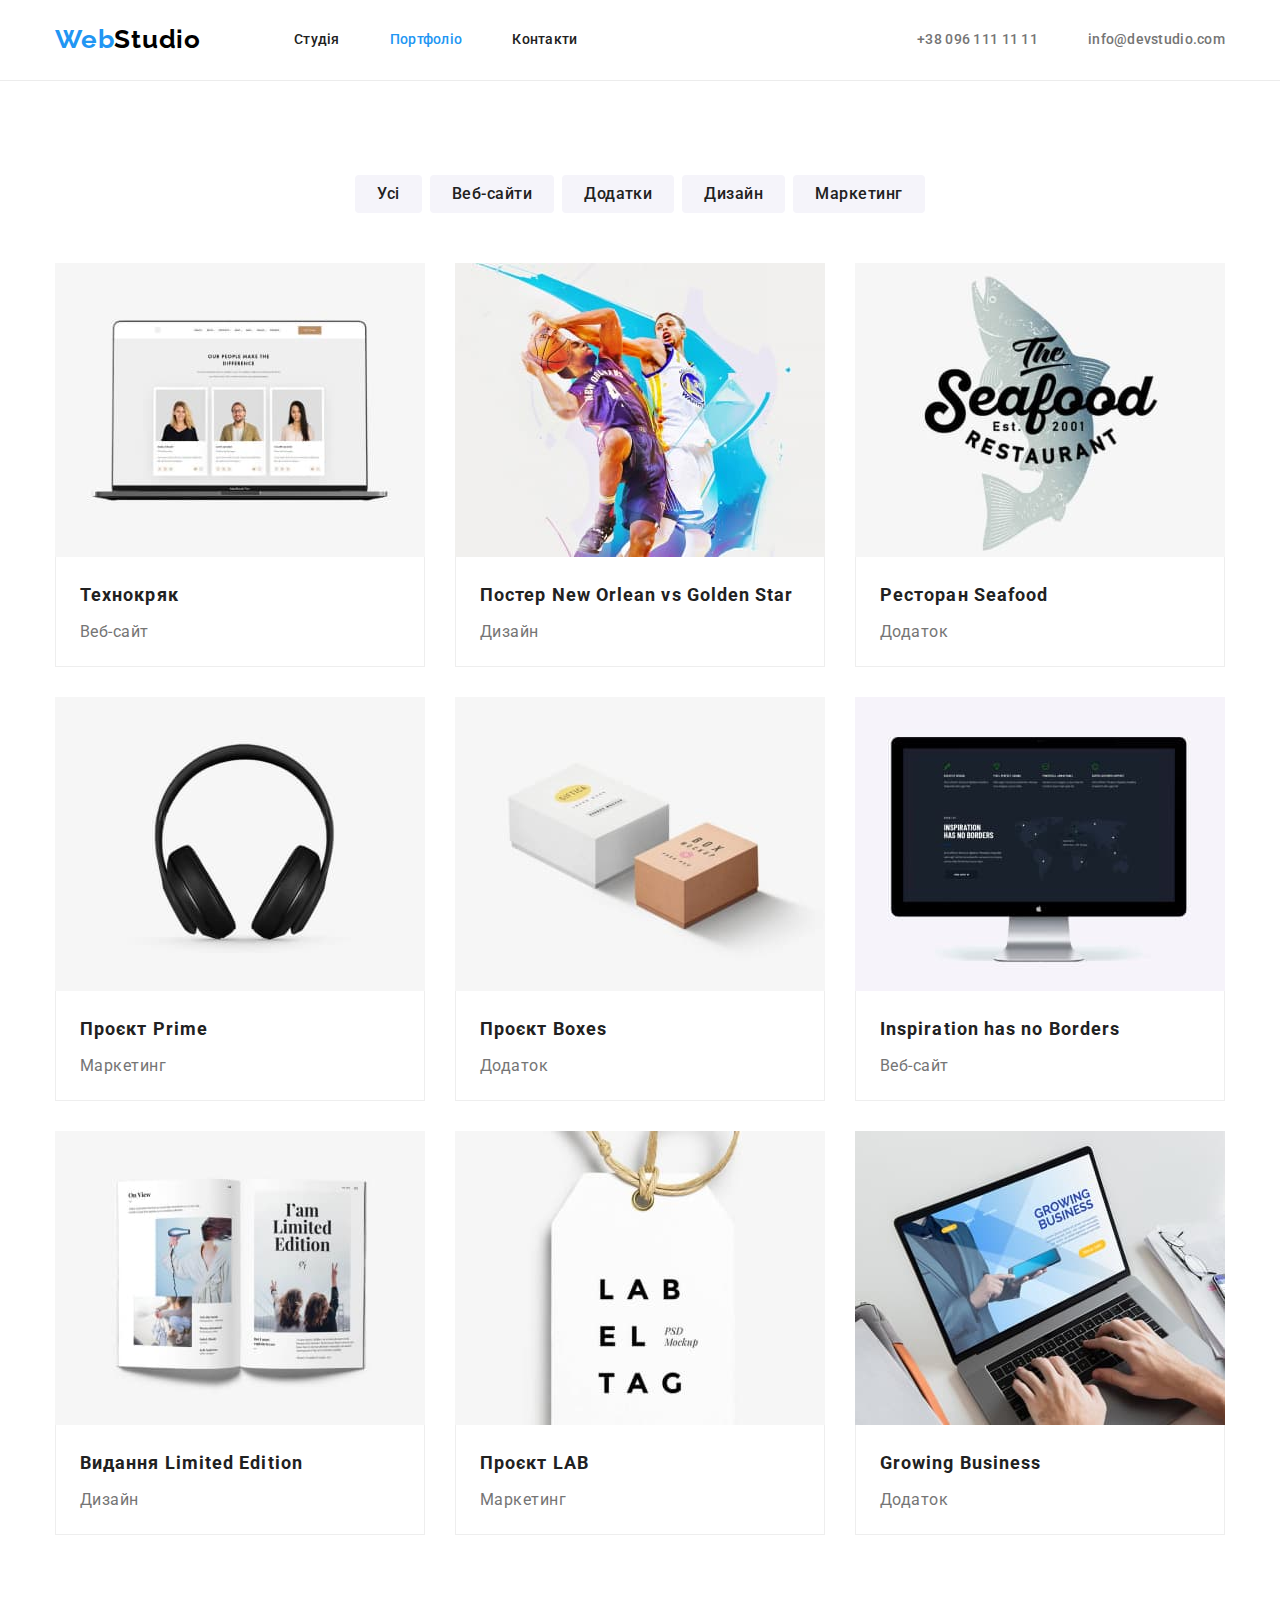
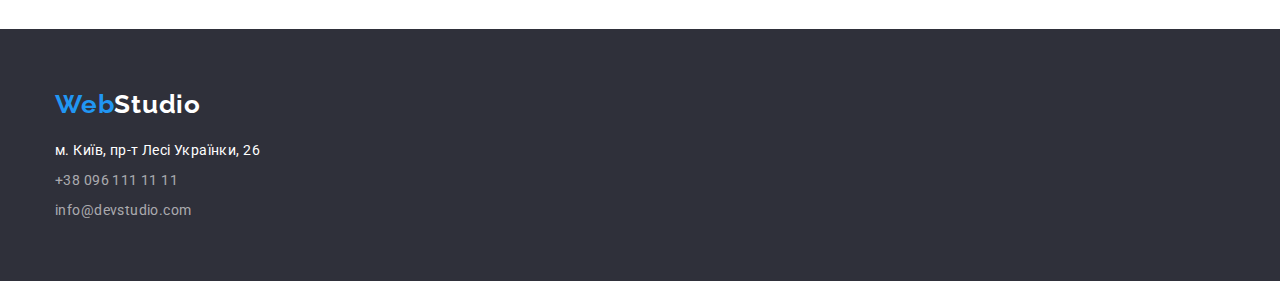
==== portfolio.html @ ea01bfe3 "In the middle of..." ====
<!DOCTYPE html>
<html lang="uk">
<head>
    <meta charset="UTF-8">
    <meta name="viewport" content="width=device-width, initial-scale=1.0">
    <title>Портфоліо</title>
    <link rel="stylesheet" 
    href="https://cdnjs.cloudflare.com/ajax/libs/modern-normalize/1.0.0/modern-normalize.min.css" />
    <link href="./css/styles.css" rel="stylesheet">
    <link rel="preconnect" href="https://fonts.googleapis.com">
    <link rel="preconnect" href="https://fonts.gstatic.com" crossorigin>
    <link href="https://fonts.googleapis.com/css2?family=Raleway:wght@700&family=Roboto:wght@400;500;700;900&display=swap"
        rel="stylesheet">
</head>
<body>
    <header class="head-links">
        <div class="container">
            <nav class="top-menu">
                <a class="logo" href="./index.html">Web<span class="black">Studio</span></a>
                <ul class="list-items">
                    <li><a class="link" href="./index.html">Студія</a></li>
                    <li><a class="link current" href="">Портфоліо</a></li>
                    <li><a class="link" href="">Контакти</a></li>
                </ul>
            </nav>
            <ul class="list-items">
                <li><a class="link" href="tel:+380961111111">+38 096 111 11 11</a></li>
                <li><a class="link" href="mailto:info@devstudio.com">info@devstudio.com</a></li>
            </ul>
        </div>
    </header>
    <main>
        <section class="section portfolio">
            <div class="container">
                <h1 class="headlines">Наші роботи</h1>
                <ul class="list-items filters">
                    <li><button class="filter" type="button">Усі</button></li>
                    <li><button class="filter" type="button">Веб-сайти</button></li>
                    <li><button class="filter" type="button">Додатки</button></li>
                    <li><button class="filter" type="button">Дизайн</button></li>
                    <li><button class="filter" type="button">Маркетинг</button></li>
                </ul>        
                <ul class="list-items gallery">
                    <li>                  
                        <a class="card-link" href="">
                        <img class="images" src="./images/portfolio/img11.jpg" alt="Екран ноутбука" width="370">
                        <div class="gallery-text">
                            <h2 class="name">Технокряк</h2>
                            <p class="type">Веб-сайт</p>
                        </div>
                        </a>
                    </li>
                    <li>                   
                        <a class="card-link" href="">
                        <img class="images" src="./images/portfolio/img21.jpg" alt="Два баскетболісти в момент гри" width="370">
                        <div class="gallery-text">
                            <h2 class="name">Постер New Orlean vs Golden Star</h2>
                            <p class="type">Дизайн</p>
                        </div>
                        </a>
                    </li>
                    <li>                    
                        <a class="card-link" href="">
                        <img class="images" src="./images/portfolio/img31.jpg" alt="Логотип рибного ресторану" width="370">
                        <div class="gallery-text">                        
                            <h2 class="name">Ресторан Seafood</h2>                    
                            <p class="type">Додаток</p>
                        </div>
                        </a>
                    </li>
                    <li>                    
                        <a class="card-link" href="">
                        <img class="images" src="./images/portfolio/img41.jpg" alt="Навушники закритого типу" width="370">
                        <div class="gallery-text">
                            <h2 class="name">Проєкт Prime</h2>
                            <p class="type">Маркетинг</p>
                        </div>
                        </a>
                    </li>
                    <li>                    
                        <a class="card-link" href="">
                        <img class="images" src="./images/portfolio/img51.jpg" alt="Дві картонні упаковки" width="370">
                        <div class="gallery-text">
                            <h2 class="name">Проєкт Boxes</h2>
                            <p class="type">Додаток</p>
                        </div>
                        </a>
                    </li>
                    <li>                    
                        <a class="card-link" href="">
                        <img class="images" src="./images/portfolio/img61.jpg" alt="Монітор комп'ютера" width="370">
                        <div class="gallery-text">
                            <h2 class="name">Inspiration has no Borders</h2>
                            <p class="type">Веб-сайт</p>
                        </div>
                        </a>
                    </li>
                    <li>                
                        <a class="card-link" href="">
                        <img class="images"src="./images/portfolio/img71.jpg" alt="Розкрита книга" width="370">
                        <div class="gallery-text">
                            <h2 class="name">Видання Limited Edition</h2>
                            <p class="type">Дизайн</p>
                        </div>
                        </a>
                    </li>
                    <li>                    
                        <a class="card-link" href="">
                        <img class="images"src="./images/portfolio/img81.jpg" alt="Бірка з написом LAB EL TAG" width="370">
                        <div class="gallery-text">
                            <h2 class="name">Проєкт LAB</h2>
                            <p class="type">Маркетинг</p>
                        </div>
                        </a>
                    </li>
                    <li>                    
                        <a class="card-link" href="">
                        <img class="images"src="./images/portfolio/img91.jpg" alt="Руки на клавіатурі ноутбука" width="370">
                        <div class="gallery-text">
                            <h2 class="name">Growing Business</h2>
                            <p class="type">Додаток</p>
                        </div>
                        </a>
                    </li>
                </ul>
            </div>
        </section>
    </main>
    <footer class="footer-block">
        <div class="container">
            <a class="logo" href="./index.html">Web<span class="white">Studio</span></a>
            <address class="address-text">
                <p class="office">м. Київ, пр-т Лесі Українки, 26</p>
                <ul class="list-items">
                    <li class="contacts"><a class="link" href="tel:+380961111111">+38 096 111 11 11</a></li>
                    <li class="contacts"><a class="link" href="mailto:info@devstudio.com">info@devstudio.com</a></li>
                </ul>
            </address>
        </div>
    </footer>
</body>
</html>
---- css/styles.css ----
:root {
    --accent-color: #2196F3;
    --headline-color: #212121;
    --text-color: #757575;
    --bg-color: #F5F5F5;
    --black-color: #000;
    --bg-color-black: #2F303A;
    --white-color: #FFF;
    --bg-color-grey: #F5F4FA;
    --white-color-opacity: rgba(255,255,255,0.6);
    --bg-hero: #C4C4C4;
}

body {
    font-family: 'Roboto', 'Verdana', 'Tahoma', sans-serif;
    color: var(--text-color);
    background-color: var(--bg-color); 
}


.container {
    margin: auto;
    width: 1200px;   
    padding: 0 15px;
}

.head-links {
    background-color: var(--white-color);   
    padding: 24px 0 25px; 
}

.head-links {
    border-bottom: 1px solid #ECECEC;
}

.head-links > .container,
.top-menu {
    display: flex;
    align-items: center;   
}

.top-menu {
    gap: 93px;
}

.head-links .list-items {
    gap: 50px;
    margin-left: auto;
}

.logo {
    text-decoration: none;
    font-size: 26px;
    font-weight: 700;
    line-height: 1.2;
    letter-spacing: 0.03em;
    font-family: Raleway, Verdana, Geneva, Tahoma, sans-serif;
    color: var(--accent-color);
}

.logo>.black {
    color: var(--black-color);
}

.logo>.white {
    color: var(--white-color);
}

 .list-items {
     list-style-type: none;
     margin: 0;
     padding: 0;
     display: flex;
     flex-wrap: wrap;    
 }

 .portfolio {
    background-color: var(--white-color);
 }

 .list-items.filters {
    justify-content: center;
    gap: 8px;
    margin-bottom: 50px;
 }

 .list-items.gallery {      
    justify-content: space-between;
    gap: 30px;
 }

 .list-items .filter {
    font-family: 'Roboto', 'Verdana', 'Tahoma', sans-serif;
     font-size: 16px;
     font-weight: 500;
     line-height: 1.625;
     letter-spacing: 0.03em;
     color: var(--headline-color);
     background-color: var(--bg-color-grey);
     text-align: center;
     padding: 6px 22px;
     border-radius: 4px;
     border: 0;     
 }

 .list-items .filter:hover,
 .list-items .filter:focus {
     color: var(--white-color);
     background-color: var(--accent-color);     
     cursor: pointer;
 }

.link {
    text-decoration: none;
    color: var(--text-color);    
    font-size: 14px;
    font-weight: 500;
    line-height: 1.14;
    letter-spacing: 0.02em;
}

.top-menu .link {
    color: var(--headline-color);
}

.link.current,
.link:hover,
.link:focus {
    color: var(--accent-color);
}

.card-link {
    text-decoration: none;
    color: var(--text-color);     
    display: block;    
}

.gallery-text {
    padding: 20px 24px  19px;
    border: 1px solid #EEEEEE;
    border-top: none;
}

.card-link .name {
    font-weight: 700;
    font-size: 18px;
    line-height: 2;
    color: var(--headline-color);
    letter-spacing: 0.06em;
    margin: 0 0 4px;
}

.card-link .type {    
    line-height: 1.875;
    letter-spacing: 0.03em;
    margin: 0;
}

 .hero {
    background-image: linear-gradient(to right,
    rgba(47, 48, 58, 0.4), rgba(47, 48, 58, 0.4)),
    url("../images/Decor/banner.jpg");
    background-color: var(--bg-hero);
 }

 .hero > .container {
    padding: 200px 252px;
    text-align: center;
 }

 .section {
    padding: 94px 0;
 }

 .directions {
    padding-top: 0;
 }

 .advantages .headlines,
 .portfolio .headlines  {
    display: none;
 }

 .main-header {
    text-transform: uppercase;
    font-size: 44px;
    font-weight: 900;
    line-height: 1.36;
    color: var(--white-color);
    margin: 0 0 30px;   
 }

 .big-button {
    font-family: 'Roboto', 'Verdana', 'Tahoma', sans-serif;
    background-color: var(--accent-color);
    font-weight: 700;
    font-size: 16px;
    line-height: 1.875;
    color: var(--white-color);
    letter-spacing: 0.06em;
    cursor: pointer;
    padding: 10px 32px;   
    border: 0;
    border-radius: 4px;
    box-shadow: 0px 4px 4px rgba(0, 0, 0, 0.15);
 }

 .text-box {
    width: 270px;
    background-color: var(--bg-color);
 }

 .icon-wrapper {
    width: 270px;
    height: 120px;
    background-color: #F5F4FA;
    border-radius: 4px;
    margin-bottom: 30px;
    padding: 25px 100px;
 }

 .icon-advant {  
    width: 70px; 
    height: 70px;    
 }  
    
    
   
    /*border: 1px solid black;
 }

 .antenna::before {
    background-image: url("../images/Decor/antenna\ 1.svg");
 }

 .clock::before {
     background-image: url("../images/Decor/clock\ 1.svg");
 }

 .screen::before {
     background-image: url("../images/Decor/screen\ 1.svg");
 }

 .stars::before {
     background-image: url("../images/Decor/stars\ 1.svg");
 }*/




 .advantages .features {
     font-weight: 700;
     font-size: 14px;
     line-height: 1.14;
     letter-spacing: 0.03em;
     text-transform: uppercase;
     color: var(--headline-color);
     margin: 0 0 10px;
 }

 .advantages .description {
     font-size: 14px;
     line-height: 1.714;
     letter-spacing: 0.03em;
     margin: 0;
 }

 .advantages .list-items,
 .directions .list-items,
 .team .list-items
 
  {   
    justify-content: space-between;
 }

 .directions .headlines,
 .team .headlines,
 .clients .headlines {
    margin-bottom: 50px;
 }

 .headlines {
     font-weight: 700;
     font-size: 36px;
     line-height: 1.17;
     text-align: center;
     letter-spacing: 0.03em;
     color: var(--headline-color);
     margin: 0;
 }

 .images {
    display: block;
    max-width: 100%;
    height: auto;
 }

 .team {
     background-color: var(--bg-color-grey);
 }

 .team-text {
    padding: 30px 0 16px;
    background-color: var(--white-color);
 }

 .team .member {
     font-weight: 500;
     font-size: 16px;
     line-height: 1.2;
     text-align: center;
     letter-spacing: 0.03em;
     color: var(--headline-color);
     margin:  0 0 10px;
 }

 .team .profession {
     text-align: center;
     line-height: 1.2;
     letter-spacing: 0.03em;
     margin: 0;
 }

 .social-wrapper {
    padding: 0 32px 30px ;
    display: flex;
    justify-content: space-between;
    background-color: var(--white-color);
 }

 .icon-social {
    width: 20px;
    height:20px;
 }

 .circle {
    width: 44px;
    height: 44px;
    background-color: #2196F3;
    padding: 12px;
    border-radius: 50%;
 }

 .logos {
    display: flex;
    justify-content: space-between;
 }

 .client-logo {
    width: 170px;
    height: 92px;
    border: 1px solid #AFB1B8;
    border-radius: 4px;
    padding: 16px 32px;
 }

 .svg-logo {
    width: 106px;
    height: 60px;    
 }

 .footer-block {
    background-color: var(--bg-color-black);  
    padding: 60px 15px;
 }
 
 .address-text {    
    font-size: 14px;
    font-style: normal;
    line-height: 1.5;
    color: var(--white-color);
    letter-spacing: 0.03em;
    text-align: left;
    margin-top: 20px;
 }

 .office {
    margin: 0;
 }

 .contacts {
    margin-top: 9px;
 }

 .address-text > .list-items {
    display: block;
 }

 .address-text .link {
    color: var(--white-color-opacity);
    font-weight: normal;
    line-height: 1.5;
    letter-spacing: 0.03em; 
    display: inline-block; 
    
 }

  .address-text .link:hover,
  .address-text .link:focus{
      color: var(--accent-color);      
  }

  .social {
    width: 206px;
    height: 80px;
    border: 1px solid white;
    float: right;
  }
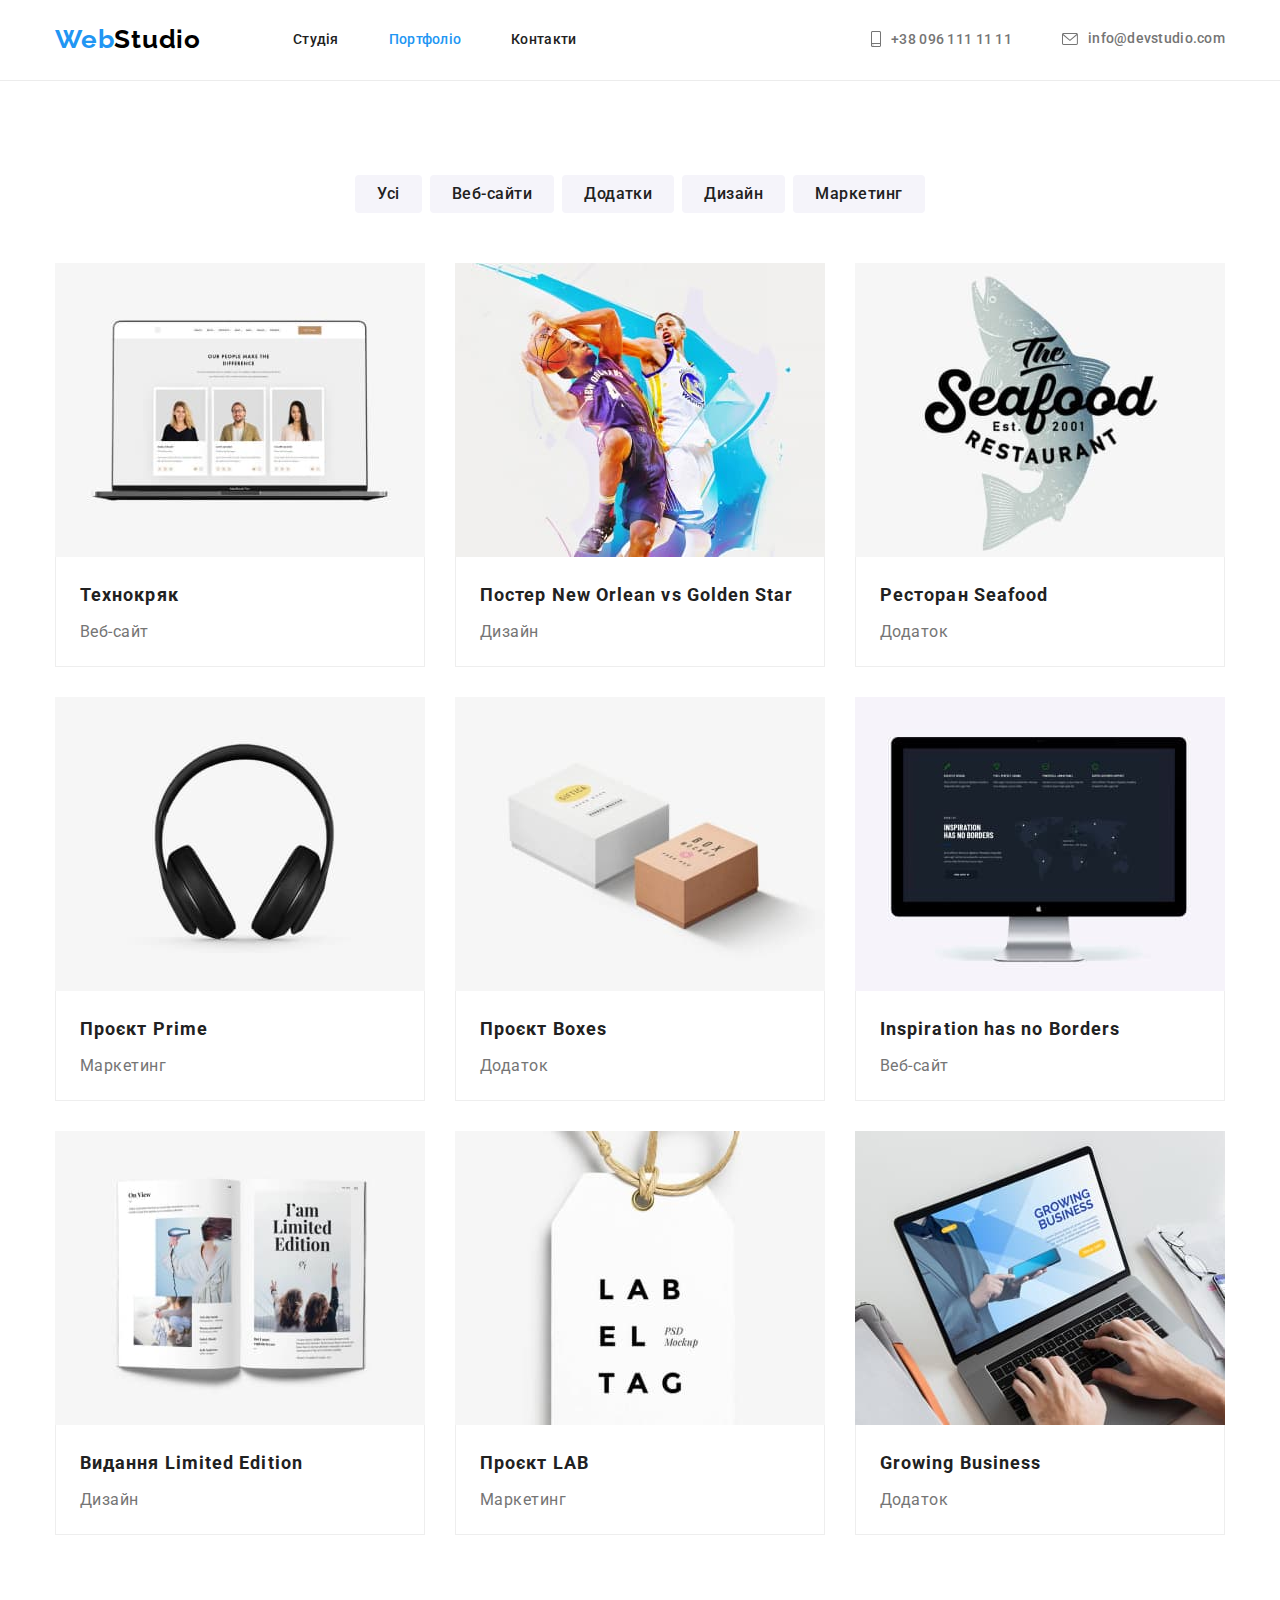
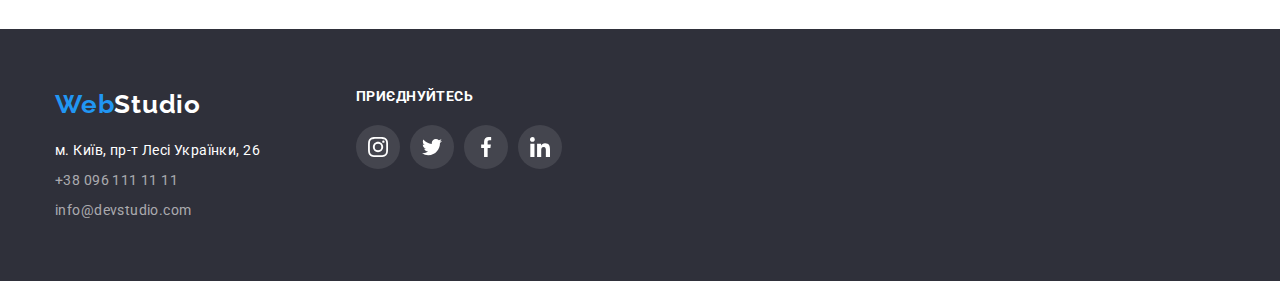
==== commit 9e9e7016: "First Approach" ====
--- a/portfolio.html
+++ b/portfolio.html
@@ -1,142 +1,236 @@
 <!DOCTYPE html>
 <html lang="uk">
-<head>
-    <meta charset="UTF-8">
-    <meta name="viewport" content="width=device-width, initial-scale=1.0">
+  <head>
+    <meta charset="UTF-8" />
+    <meta name="viewport" content="width=device-width, initial-scale=1.0" />
     <title>Портфоліо</title>
-    <link rel="stylesheet" 
-    href="https://cdnjs.cloudflare.com/ajax/libs/modern-normalize/1.0.0/modern-normalize.min.css" />
-    <link href="./css/styles.css" rel="stylesheet">
-    <link rel="preconnect" href="https://fonts.googleapis.com">
-    <link rel="preconnect" href="https://fonts.gstatic.com" crossorigin>
-    <link href="https://fonts.googleapis.com/css2?family=Raleway:wght@700&family=Roboto:wght@400;500;700;900&display=swap"
-        rel="stylesheet">
-</head>
-<body>
+    <link
+      rel="stylesheet"
+      href="https://cdnjs.cloudflare.com/ajax/libs/modern-normalize/1.0.0/modern-normalize.min.css"
+    />
+    <link href="./css/styles.css" rel="stylesheet" />
+    <link rel="preconnect" href="https://fonts.googleapis.com" />
+    <link rel="preconnect" href="https://fonts.gstatic.com" crossorigin />
+    <link
+      href="https://fonts.googleapis.com/css2?family=Raleway:wght@700&family=Roboto:wght@400;500;700;900&display=swap"
+      rel="stylesheet"
+    />
+  </head>
+  <body>
     <header class="head-links">
-        <div class="container">
-            <nav class="top-menu">
-                <a class="logo" href="./index.html">Web<span class="black">Studio</span></a>
-                <ul class="list-items">
-                    <li><a class="link" href="./index.html">Студія</a></li>
-                    <li><a class="link current" href="">Портфоліо</a></li>
-                    <li><a class="link" href="">Контакти</a></li>
-                </ul>
-            </nav>
-            <ul class="list-items">
-                <li><a class="link" href="tel:+380961111111">+38 096 111 11 11</a></li>
-                <li><a class="link" href="mailto:info@devstudio.com">info@devstudio.com</a></li>
-            </ul>
-        </div>
+      <div class="container">
+        <nav class="top-menu">
+          <a class="logo" href="./index.html">Web<span class="black">Studio</span></a>
+          <ul class="list-items">
+            <li><a class="link" href="./index.html">Студія</a></li>
+            <li><a class="link current" href="">Портфоліо</a></li>
+            <li><a class="link" href="">Контакти</a></li>
+          </ul>
+        </nav>
+        <ul class="list-items">
+          <li>
+            <a class="link contact" href="tel:+380961111111">
+              <svg width="10" height="16" class="icon-contact">
+                <use href="./images/sprite.svg#smartphone"></use>
+              </svg>
+              <span>+38 096 111 11 11</span>
+            </a>
+          </li>
+          <li>
+            <a class="link contact" href="mailto:info@devstudio.com">
+              <svg width="16" height="12" class="icon-contact">
+                <use href="./images/sprite.svg#envelope"></use>
+              </svg>
+              <span>info@devstudio.com</span>
+            </a>
+          </li>
+        </ul>
+      </div>
     </header>
     <main>
-        <section class="section portfolio">
-            <div class="container">
-                <h1 class="headlines">Наші роботи</h1>
-                <ul class="list-items filters">
-                    <li><button class="filter" type="button">Усі</button></li>
-                    <li><button class="filter" type="button">Веб-сайти</button></li>
-                    <li><button class="filter" type="button">Додатки</button></li>
-                    <li><button class="filter" type="button">Дизайн</button></li>
-                    <li><button class="filter" type="button">Маркетинг</button></li>
-                </ul>        
-                <ul class="list-items gallery">
-                    <li>                  
-                        <a class="card-link" href="">
-                        <img class="images" src="./images/portfolio/img11.jpg" alt="Екран ноутбука" width="370">
-                        <div class="gallery-text">
-                            <h2 class="name">Технокряк</h2>
-                            <p class="type">Веб-сайт</p>
-                        </div>
-                        </a>
-                    </li>
-                    <li>                   
-                        <a class="card-link" href="">
-                        <img class="images" src="./images/portfolio/img21.jpg" alt="Два баскетболісти в момент гри" width="370">
-                        <div class="gallery-text">
-                            <h2 class="name">Постер New Orlean vs Golden Star</h2>
-                            <p class="type">Дизайн</p>
-                        </div>
-                        </a>
-                    </li>
-                    <li>                    
-                        <a class="card-link" href="">
-                        <img class="images" src="./images/portfolio/img31.jpg" alt="Логотип рибного ресторану" width="370">
-                        <div class="gallery-text">                        
-                            <h2 class="name">Ресторан Seafood</h2>                    
-                            <p class="type">Додаток</p>
-                        </div>
-                        </a>
-                    </li>
-                    <li>                    
-                        <a class="card-link" href="">
-                        <img class="images" src="./images/portfolio/img41.jpg" alt="Навушники закритого типу" width="370">
-                        <div class="gallery-text">
-                            <h2 class="name">Проєкт Prime</h2>
-                            <p class="type">Маркетинг</p>
-                        </div>
-                        </a>
-                    </li>
-                    <li>                    
-                        <a class="card-link" href="">
-                        <img class="images" src="./images/portfolio/img51.jpg" alt="Дві картонні упаковки" width="370">
-                        <div class="gallery-text">
-                            <h2 class="name">Проєкт Boxes</h2>
-                            <p class="type">Додаток</p>
-                        </div>
-                        </a>
-                    </li>
-                    <li>                    
-                        <a class="card-link" href="">
-                        <img class="images" src="./images/portfolio/img61.jpg" alt="Монітор комп'ютера" width="370">
-                        <div class="gallery-text">
-                            <h2 class="name">Inspiration has no Borders</h2>
-                            <p class="type">Веб-сайт</p>
-                        </div>
-                        </a>
-                    </li>
-                    <li>                
-                        <a class="card-link" href="">
-                        <img class="images"src="./images/portfolio/img71.jpg" alt="Розкрита книга" width="370">
-                        <div class="gallery-text">
-                            <h2 class="name">Видання Limited Edition</h2>
-                            <p class="type">Дизайн</p>
-                        </div>
-                        </a>
-                    </li>
-                    <li>                    
-                        <a class="card-link" href="">
-                        <img class="images"src="./images/portfolio/img81.jpg" alt="Бірка з написом LAB EL TAG" width="370">
-                        <div class="gallery-text">
-                            <h2 class="name">Проєкт LAB</h2>
-                            <p class="type">Маркетинг</p>
-                        </div>
-                        </a>
-                    </li>
-                    <li>                    
-                        <a class="card-link" href="">
-                        <img class="images"src="./images/portfolio/img91.jpg" alt="Руки на клавіатурі ноутбука" width="370">
-                        <div class="gallery-text">
-                            <h2 class="name">Growing Business</h2>
-                            <p class="type">Додаток</p>
-                        </div>
-                        </a>
-                    </li>
-                </ul>
-            </div>
-        </section>
+      <section class="section portfolio">
+        <div class="container">
+          <h1 class="headlines">Наші роботи</h1>
+          <ul class="list-items filters">
+            <li><button class="filter" type="button">Усі</button></li>
+            <li><button class="filter" type="button">Веб-сайти</button></li>
+            <li><button class="filter" type="button">Додатки</button></li>
+            <li><button class="filter" type="button">Дизайн</button></li>
+            <li><button class="filter" type="button">Маркетинг</button></li>
+          </ul>
+          <ul class="list-items gallery">
+            <li>
+              <a class="card-link" href="">
+                <img
+                  class="images"
+                  src="./images/portfolio/img11.jpg"
+                  alt="Екран ноутбука"
+                  width="370"
+                />
+                <div class="gallery-text">
+                  <h2 class="name">Технокряк</h2>
+                  <p class="type">Веб-сайт</p>
+                </div>
+              </a>
+            </li>
+            <li>
+              <a class="card-link" href="">
+                <img
+                  class="images"
+                  src="./images/portfolio/img21.jpg"
+                  alt="Два баскетболісти в момент гри"
+                  width="370"
+                />
+                <div class="gallery-text">
+                  <h2 class="name">Постер New Orlean vs Golden Star</h2>
+                  <p class="type">Дизайн</p>
+                </div>
+              </a>
+            </li>
+            <li>
+              <a class="card-link" href="">
+                <img
+                  class="images"
+                  src="./images/portfolio/img31.jpg"
+                  alt="Логотип рибного ресторану"
+                  width="370"
+                />
+                <div class="gallery-text">
+                  <h2 class="name">Ресторан Seafood</h2>
+                  <p class="type">Додаток</p>
+                </div>
+              </a>
+            </li>
+            <li>
+              <a class="card-link" href="">
+                <img
+                  class="images"
+                  src="./images/portfolio/img41.jpg"
+                  alt="Навушники закритого типу"
+                  width="370"
+                />
+                <div class="gallery-text">
+                  <h2 class="name">Проєкт Prime</h2>
+                  <p class="type">Маркетинг</p>
+                </div>
+              </a>
+            </li>
+            <li>
+              <a class="card-link" href="">
+                <img
+                  class="images"
+                  src="./images/portfolio/img51.jpg"
+                  alt="Дві картонні упаковки"
+                  width="370"
+                />
+                <div class="gallery-text">
+                  <h2 class="name">Проєкт Boxes</h2>
+                  <p class="type">Додаток</p>
+                </div>
+              </a>
+            </li>
+            <li>
+              <a class="card-link" href="">
+                <img
+                  class="images"
+                  src="./images/portfolio/img61.jpg"
+                  alt="Монітор комп'ютера"
+                  width="370"
+                />
+                <div class="gallery-text">
+                  <h2 class="name">Inspiration has no Borders</h2>
+                  <p class="type">Веб-сайт</p>
+                </div>
+              </a>
+            </li>
+            <li>
+              <a class="card-link" href="">
+                <img
+                  class="images"
+                  src="./images/portfolio/img71.jpg"
+                  alt="Розкрита книга"
+                  width="370"
+                />
+                <div class="gallery-text">
+                  <h2 class="name">Видання Limited Edition</h2>
+                  <p class="type">Дизайн</p>
+                </div>
+              </a>
+            </li>
+            <li>
+              <a class="card-link" href="">
+                <img
+                  class="images"
+                  src="./images/portfolio/img81.jpg"
+                  alt="Бірка з написом LAB EL TAG"
+                  width="370"
+                />
+                <div class="gallery-text">
+                  <h2 class="name">Проєкт LAB</h2>
+                  <p class="type">Маркетинг</p>
+                </div>
+              </a>
+            </li>
+            <li>
+              <a class="card-link" href="">
+                <img
+                  class="images"
+                  src="./images/portfolio/img91.jpg"
+                  alt="Руки на клавіатурі ноутбука"
+                  width="370"
+                />
+                <div class="gallery-text">
+                  <h2 class="name">Growing Business</h2>
+                  <p class="type">Додаток</p>
+                </div>
+              </a>
+            </li>
+          </ul>
+        </div>
+      </section>
     </main>
     <footer class="footer-block">
-        <div class="container">
-            <a class="logo" href="./index.html">Web<span class="white">Studio</span></a>
-            <address class="address-text">
-                <p class="office">м. Київ, пр-т Лесі Українки, 26</p>
-                <ul class="list-items">
-                    <li class="contacts"><a class="link" href="tel:+380961111111">+38 096 111 11 11</a></li>
-                    <li class="contacts"><a class="link" href="mailto:info@devstudio.com">info@devstudio.com</a></li>
-                </ul>
-            </address>
+      <div class="container">
+        <div style="width: 231px">
+          <a class="logo" href="./index.html">Web<span class="white">Studio</span></a>
+          <address class="address-text">
+            <p class="office">м. Київ, пр-т Лесі Українки, 26</p>
+            <ul class="list-items">
+              <li class="contacts">
+                <a class="link" href="tel:+380961111111">+38 096 111 11 11</a>
+              </li>
+              <li class="contacts">
+                <a class="link" href="mailto:info@devstudio.com">info@devstudio.com</a>
+              </li>
+            </ul>
+          </address>
         </div>
+        <div class="footer-social">
+          <h2 class="headline-social">Приєднуйтесь</h2>
+          <div class="footer-social-wrapper">
+            <a class="circle" href="">
+              <svg class="icon-social">
+                <use href="./images/sprite.svg#instagram"></use>
+              </svg>
+            </a>
+            <a class="circle" href="">
+              <svg class="icon-social">
+                <use href="./images/sprite.svg#twitter"></use>
+              </svg>
+            </a>
+            <a class="circle" href="">
+              <svg class="icon-social">
+                <use href="./images/sprite.svg#facebook"></use>
+              </svg>
+            </a>
+            <a class="circle" href="">
+              <svg class="icon-social">
+                <use href="./images/sprite.svg#linkedin"></use>
+              </svg>
+            </a>
+          </div>
+        </div>
+      </div>
     </footer>
-</body>
-</html>+  </body>
+</html>
--- a/css/styles.css
+++ b/css/styles.css
@@ -27,11 +27,8 @@
 .head-links {
     background-color: var(--white-color);   
     padding: 24px 0 25px; 
-}
-
-.head-links {
-    border-bottom: 1px solid #ECECEC;
-}
+   border-bottom: 1px solid #ECECEC;}
+
 
 .head-links > .container,
 .top-menu {
@@ -52,10 +49,11 @@
     text-decoration: none;
     font-size: 26px;
     font-weight: 700;
-    line-height: 1.2;
+    line-height: 1.192;
     letter-spacing: 0.03em;
     font-family: Raleway, Verdana, Geneva, Tahoma, sans-serif;
     color: var(--accent-color);
+    width: 145px;    
 }
 
 .logo>.black {
@@ -108,6 +106,9 @@
      color: var(--white-color);
      background-color: var(--accent-color);     
      cursor: pointer;
+   box-shadow: 0px 3px 1px rgba(0, 0, 0, 0.1), 
+   0px 1px 2px rgba(0, 0, 0, 0.08), 
+   0px 2px 2px rgba(0, 0, 0, 0.12);
  }
 
 .link {
@@ -120,7 +121,14 @@
 }
 
 .top-menu .link {
-    color: var(--headline-color);
+    color: var(--headline-color);    
+}
+
+.link.contact {
+   display: flex;
+   justify-content: space-between;
+   align-items: center;
+   gap: 10px;
 }
 
 .link.current,
@@ -129,10 +137,20 @@
     color: var(--accent-color);
 }
 
+.icon-contact {
+   fill: currentColor;
+}
+
 .card-link {
     text-decoration: none;
     color: var(--text-color);     
     display: block;    
+}
+
+.card-link:hover {
+   box-shadow: 0px 1px 1px rgba(0, 0, 0, 0.12), 
+   0px 4px 4px rgba(0, 0, 0, 0.06), 
+   1px 4px 6px rgba(0, 0, 0, 0.16);
 }
 
 .gallery-text {
@@ -159,7 +177,7 @@
  .hero {
     background-image: linear-gradient(to right,
     rgba(47, 48, 58, 0.4), rgba(47, 48, 58, 0.4)),
-    url("../images/Decor/banner.jpg");
+    url("../images/banner.jpg");
     background-color: var(--bg-hero);
  }
 
@@ -223,30 +241,6 @@
     width: 70px; 
     height: 70px;    
  }  
-    
-    
-   
-    /*border: 1px solid black;
- }
-
- .antenna::before {
-    background-image: url("../images/Decor/antenna\ 1.svg");
- }
-
- .clock::before {
-     background-image: url("../images/Decor/clock\ 1.svg");
- }
-
- .screen::before {
-     background-image: url("../images/Decor/screen\ 1.svg");
- }
-
- .stars::before {
-     background-image: url("../images/Decor/stars\ 1.svg");
- }*/
-
-
-
 
  .advantages .features {
      font-weight: 700;
@@ -267,8 +261,7 @@
 
  .advantages .list-items,
  .directions .list-items,
- .team .list-items
- 
+ .team .list-items 
   {   
     justify-content: space-between;
  }
@@ -299,6 +292,14 @@
      background-color: var(--bg-color-grey);
  }
 
+ .member-card {
+   background: #FFFFFF;       
+   box-shadow: 0px 1px 3px rgba(0, 0, 0, 0.12), 
+   0px 1px 1px rgba(0, 0, 0, 0.14), 
+   0px 2px 1px rgba(0, 0, 0, 0.2);
+   border-radius: 0px 0px 4px 4px;
+ }
+
  .team-text {
     padding: 30px 0 16px;
     background-color: var(--white-color);
@@ -331,14 +332,26 @@
  .icon-social {
     width: 20px;
     height:20px;
+    fill: currentColor;
  }
 
  .circle {
     width: 44px;
-    height: 44px;
-    background-color: #2196F3;
+    height: 44px;    
     padding: 12px;
     border-radius: 50%;
+    color: #AFB1B8;
+ }
+
+ .circle:hover {
+   background-color: #2196F3;
+   color: #FFF;
+ }
+
+ .icon-social {
+    width: 20px;
+    height: 20px;
+    fill: currentColor;
  }
 
  .logos {
@@ -347,21 +360,35 @@
  }
 
  .client-logo {
+   display: block;
     width: 170px;
     height: 92px;
     border: 1px solid #AFB1B8;
     border-radius: 4px;
     padding: 16px 32px;
- }
-
- .svg-logo {
+    color: #AFB1B8;
+ }
+
+ .client-logo:hover {
+   border-color: #2196F3;
+   color: #2196F3;
+ }
+ .icon-logo {
     width: 106px;
-    height: 60px;    
+    height: 60px;   
+    fill: currentColor; 
  }
 
  .footer-block {
     background-color: var(--bg-color-black);  
     padding: 60px 15px;
+ }
+
+ .footer-block .container {
+   display: flex;   
+   flex-wrap: wrap;   
+   height: 132px;
+   gap: 70px;
  }
  
  .address-text {    
@@ -372,6 +399,7 @@
     letter-spacing: 0.03em;
     text-align: left;
     margin-top: 20px;
+    width: 231px;
  }
 
  .office {
@@ -384,25 +412,47 @@
 
  .address-text > .list-items {
     display: block;
- }
+ } 
 
  .address-text .link {
     color: var(--white-color-opacity);
     font-weight: normal;
     line-height: 1.5;
     letter-spacing: 0.03em; 
-    display: inline-block; 
+    display: inline-block;     
     
  }
-
   .address-text .link:hover,
   .address-text .link:focus{
       color: var(--accent-color);      
   }
 
-  .social {
+  .footer-social {
     width: 206px;
-    height: 80px;
-    border: 1px solid white;
-    float: right;
+    height: 80px;      
+  }
+
+  .footer-social-wrapper {
+      display: flex;
+      justify-content: space-between;
+      padding-top: 20px;
+  }
+
+  .footer-social-wrapper .circle {
+   color: #FFF;
+   background-color: rgba(255, 255, 255, 0.1);
+  }
+
+  .footer-social-wrapper .circle:hover {
+     background-color: #2196F3;
+  }
+
+  .headline-social {
+   font-weight: 700;
+      font-size: 14px;
+      line-height: 1.14;
+      letter-spacing: 0.03em;
+      text-transform: uppercase;
+      color: var(--white-color);
+      margin: 0;
   }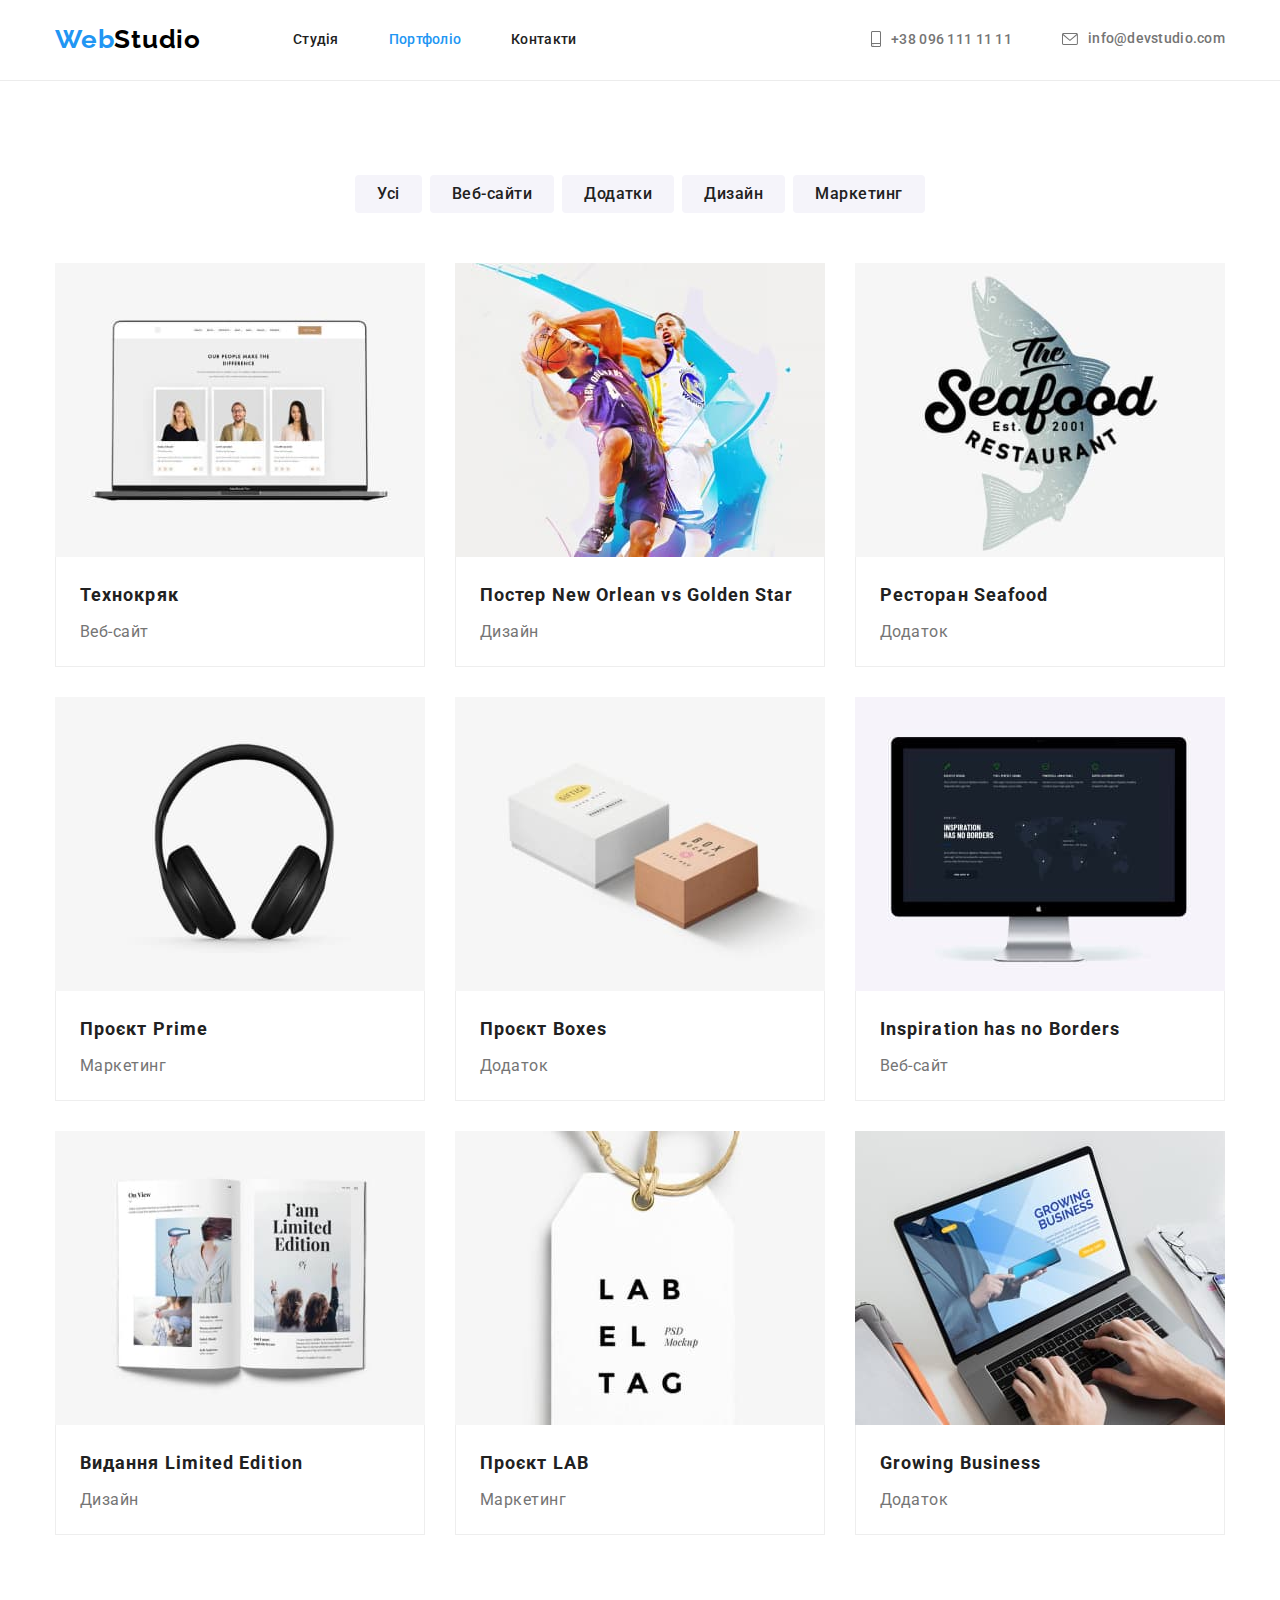
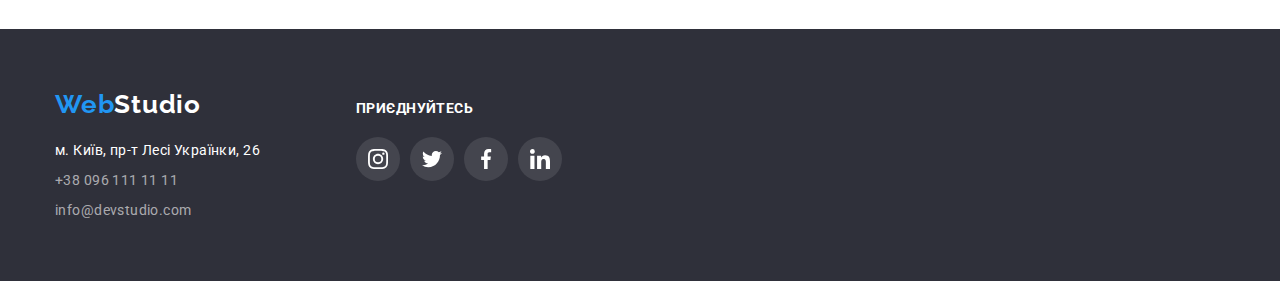
==== commit 348703fb: "Comments done" ====
--- a/portfolio.html
+++ b/portfolio.html
@@ -206,29 +206,37 @@
           </address>
         </div>
         <div class="footer-social">
-          <h2 class="headline-social">Приєднуйтесь</h2>
-          <div class="footer-social-wrapper">
-            <a class="circle" href="">
-              <svg class="icon-social">
-                <use href="./images/sprite.svg#instagram"></use>
-              </svg>
-            </a>
-            <a class="circle" href="">
-              <svg class="icon-social">
-                <use href="./images/sprite.svg#twitter"></use>
-              </svg>
-            </a>
-            <a class="circle" href="">
-              <svg class="icon-social">
-                <use href="./images/sprite.svg#facebook"></use>
-              </svg>
-            </a>
-            <a class="circle" href="">
-              <svg class="icon-social">
-                <use href="./images/sprite.svg#linkedin"></use>
-              </svg>
-            </a>
-          </div>
+          <p class="headline-social">Приєднуйтесь</h2>
+          <ul class="list-items footer-social-wrapper">
+            <li>
+              <a class="circle" href="">
+                <svg class="icon-social">
+                  <use href="./images/sprite.svg#instagram"></use>
+                </svg>
+              </a>
+            </li>
+            <li>
+              <a class="circle" href="">
+                <svg class="icon-social">
+                  <use href="./images/sprite.svg#twitter"></use>
+                </svg>
+              </a>
+            </li>
+            <li>
+              <a class="circle" href="">
+                <svg class="icon-social">
+                  <use href="./images/sprite.svg#facebook"></use>
+                </svg>
+              </a>
+            </li>
+            <li>
+              <a class="circle" href="">
+                <svg class="icon-social">
+                  <use href="./images/sprite.svg#linkedin"></use>
+                </svg>
+              </a>
+            </li>
+          </ul>
         </div>
       </div>
     </footer>
--- a/css/styles.css
+++ b/css/styles.css
@@ -14,7 +14,7 @@
 body {
     font-family: 'Roboto', 'Verdana', 'Tahoma', sans-serif;
     color: var(--text-color);
-    background-color: var(--bg-color); 
+    background-color: var(--white-color); 
 }
 
 
@@ -178,7 +178,11 @@
     background-image: linear-gradient(to right,
     rgba(47, 48, 58, 0.4), rgba(47, 48, 58, 0.4)),
     url("../images/banner.jpg");
+    max-width: 1600px;
+    margin-left: auto;
+    margin-right: auto;
     background-color: var(--bg-hero);
+    background-size: cover;
  }
 
  .hero > .container {
@@ -224,17 +228,18 @@
  }
 
  .text-box {
-    width: 270px;
-    background-color: var(--bg-color);
+    width: 270px;    
  }
 
  .icon-wrapper {
     width: 270px;
     height: 120px;
-    background-color: #F5F4FA;
+    background-color: var(--bg-color-grey);
     border-radius: 4px;
     margin-bottom: 30px;
-    padding: 25px 100px;
+    display: flex;
+    justify-content: center;
+    align-items: center;
  }
 
  .icon-advant {  
@@ -301,7 +306,7 @@
  }
 
  .team-text {
-    padding: 30px 0 16px;
+    padding: 30px 0 0;
     background-color: var(--white-color);
  }
 
@@ -319,13 +324,19 @@
      text-align: center;
      line-height: 1.2;
      letter-spacing: 0.03em;
-     margin: 0;
- }
-
- .social-wrapper {
-    padding: 0 32px 30px ;
+     margin: 0 0 16px;
+ }
+
+ .social-div {
+   margin-bottom: 30px;
+ }
+
+
+ .list-items.social-wrapper {    
     display: flex;
-    justify-content: space-between;
+    justify-content: center;
+    align-items: center;
+    gap: 10px;
     background-color: var(--white-color);
  }
 
@@ -341,6 +352,7 @@
     padding: 12px;
     border-radius: 50%;
     color: #AFB1B8;
+    display: block;
  }
 
  .circle:hover {
@@ -360,13 +372,14 @@
  }
 
  .client-logo {
-   display: block;
-    width: 170px;
-    height: 92px;
-    border: 1px solid #AFB1B8;
-    border-radius: 4px;
-    padding: 16px 32px;
-    color: #AFB1B8;
+   display: flex;
+   justify-content: center;
+   align-items: center;
+   width: 170px;
+   height: 92px;
+   border: 1px solid #AFB1B8;
+   border-radius: 4px;   
+   color: #AFB1B8;
  }
 
  .client-logo:hover {
@@ -385,9 +398,8 @@
  }
 
  .footer-block .container {
-   display: flex;   
-   flex-wrap: wrap;   
-   height: 132px;
+   display: flex;
+   align-items: baseline;   
    gap: 70px;
  }
  
@@ -434,8 +446,7 @@
 
   .footer-social-wrapper {
       display: flex;
-      justify-content: space-between;
-      padding-top: 20px;
+      justify-content: space-between;      
   }
 
   .footer-social-wrapper .circle {
@@ -448,11 +459,11 @@
   }
 
   .headline-social {
-   font-weight: 700;
+      font-weight: 700;
       font-size: 14px;
       line-height: 1.14;
       letter-spacing: 0.03em;
       text-transform: uppercase;
       color: var(--white-color);
-      margin: 0;
+      margin: 0 0 20px;
   }